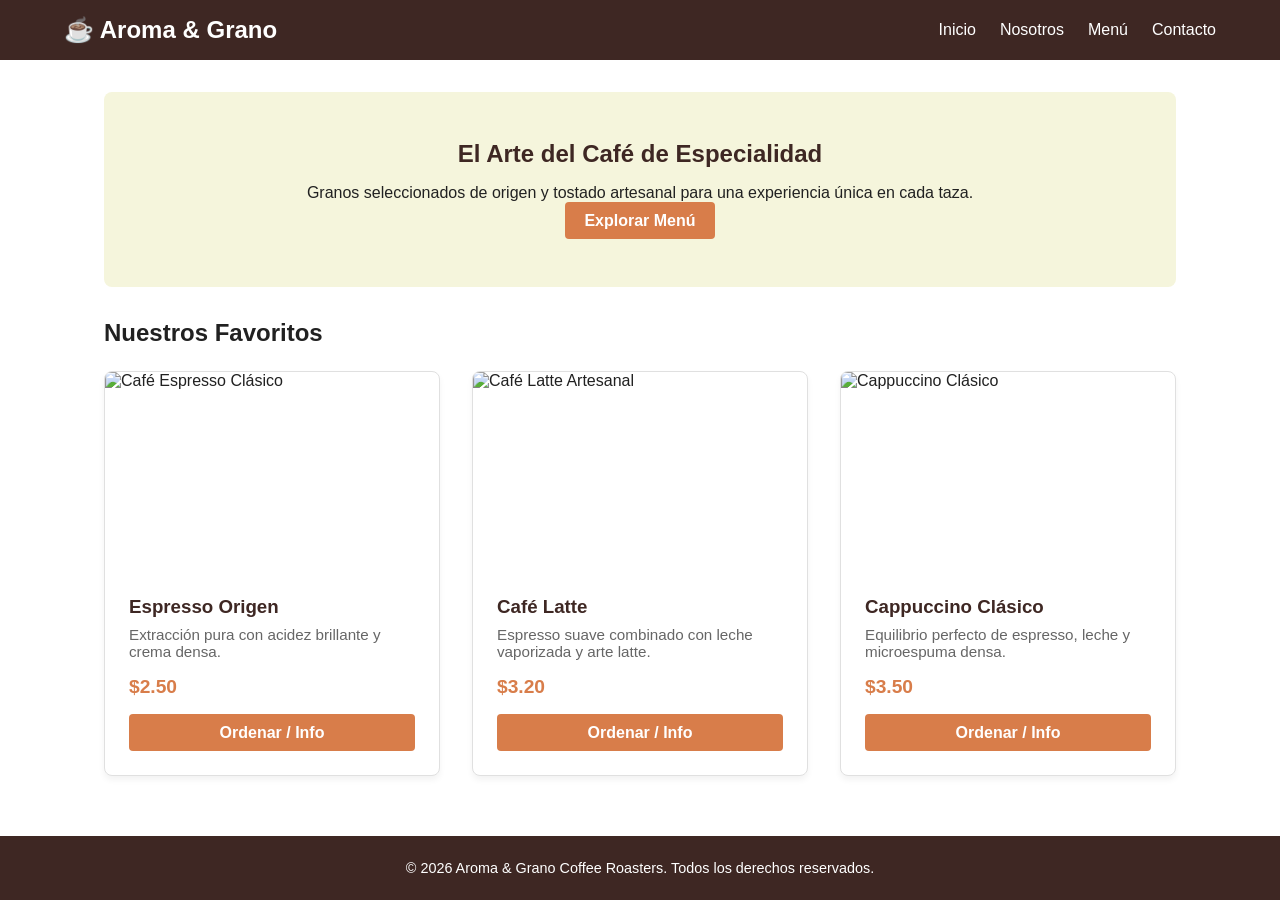
==== index.html @ bdd60b67 "Estructura completa del sitio web" ====
<!DOCTYPE html>
<html lang="es">
<head>
    <meta charset="UTF-8">
    <meta name="viewport" content="width=device-width, initial-scale=1.0">
    <title>Aroma & Grano | Cafetería de Especialidad</title>
    <link rel="stylesheet" href="assets/css/style.css">
</head>
<body>
    <header>
        <a href="index.html" class="logo">☕ Aroma & Grano</a>
        <nav>
            <a href="index.html">Inicio</a>
            <a href="nosotros.html">Nosotros</a>
            <a href="productos.html">Menú</a>
            <a href="contacto.html">Contacto</a>
        </nav>
    </header>

    <main>
        <section class="hero">
            <h1>El Arte del Café de Especialidad</h1>
            <p>Granos seleccionados de origen y tostado artesanal para una experiencia única en cada taza.</p>
            <a href="productos.html" class="btn">Explorar Menú</a>
        </section>

        <h2>Nuestros Favoritos</h2>
        <div class="grid-container">
            <article class="card">
                <img src="assets/img/espresso.jpg" alt="Café Espresso Clásico">
                <div class="card-body">
                    <h3>Espresso Origen</h3>
                    <p>Extracción pura con acidez brillante y crema densa.</p>
                    <strong>$2.50</strong>
                    <a href="contacto.html" class="btn">Ordenar / Info</a>
                </div>
            </article>

            <article class="card">
                <img src="assets/img/latte.jpg" alt="Café Latte Artesanal">
                <div class="card-body">
                    <h3>Café Latte</h3>
                    <p>Espresso suave combinado con leche vaporizada y arte latte.</p>
                    <strong>$3.20</strong>
                    <a href="contacto.html" class="btn">Ordenar / Info</a>
                </div>
            </article>

            <article class="card">
                <img src="assets/img/cappuccino.jpg" alt="Cappuccino Clásico">
                <div class="card-body">
                    <h3>Cappuccino Clásico</h3>
                    <p>Equilibrio perfecto de espresso, leche y microespuma densa.</p>
                    <strong>$3.50</strong>
                    <a href="contacto.html" class="btn">Ordenar / Info</a>
                </div>
            </article>
        </div>
    </main>

    <footer>
        <p>&copy; 2026 Aroma & Grano Coffee Roasters. Todos los derechos reservados.</p>
    </footer>
</body>
</html>
---- assets/css/style.css ----
:root {
  --primary: #3E2723;
  --secondary: #D87D4A;
  --light-bg: #F5F5DC;
  --text-color: #212121;
  --white: #FFFFFF;
}

* {
  margin: 0;
  padding: 0;
  box-sizing: border-box;
  font-family: 'Segoe UI', Tahoma, Geneva, Verdana, sans-serif;
}

body {
  color: var(--text-color);
  background-color: var(--white);
  display: flex;
  flex-direction: column;
  min-height: 100vh;
}

/* Header & Nav */
header {
  background-color: var(--primary);
  padding: 1rem 5%;
  display: flex;
  justify-content: space-between;
  align-items: center;
  flex-wrap: wrap;
}

.logo {
  color: var(--white);
  font-size: 1.5rem;
  font-weight: bold;
  text-decoration: none;
}

nav {
  display: flex;
  gap: 1.5rem;
}

nav a {
  color: var(--white);
  text-decoration: none;
  font-weight: 500;
  transition: color 0.3s ease;
}

nav a:hover {
  color: var(--secondary);
}

/* Main Content & Grid Layout */
main {
  flex: 1;
  padding: 2rem 5%;
  max-width: 1200px;
  margin: 0 auto;
  width: 100%;
}

.hero {
  background-color: var(--light-bg);
  padding: 3rem 2rem;
  text-align: center;
  border-radius: 8px;
  margin-bottom: 2rem;
}

.hero h1 {
  color: var(--primary);
  margin-bottom: 1rem;
}

.grid-container {
  display: grid;
  grid-template-columns: repeat(auto-fit, minmax(280px, 1fr));
  gap: 2rem;
  margin-top: 1.5rem;
}

/* Cards */
.card {
  background: var(--white);
  border: 1px solid #e0e0e0;
  border-radius: 8px;
  overflow: hidden;
  box-shadow: 0 4px 6px rgba(0,0,0,0.05);
  display: flex;
  flex-direction: column;
}

.card img {
  width: 100%;
  height: 200px;
  object-fit: cover;
}

.card-body {
  padding: 1.5rem;
  flex: 1;
  display: flex;
  flex-direction: column;
  justify-content: space-between;
}

.card-body h3 {
  color: var(--primary);
  margin-bottom: 0.5rem;
}

.card-body p {
  color: #666;
  margin-bottom: 1rem;
  font-size: 0.95rem;
}

.card-body strong {
  font-size: 1.2rem;
  color: var(--secondary);
  margin-bottom: 1rem;
}

/* Form */
.contact-container {
  display: grid;
  grid-template-columns: 1fr 1fr;
  gap: 2rem;
}

.contact-form {
  display: flex;
  flex-direction: column;
  gap: 1rem;
}

.contact-form input,
.contact-form textarea {
  width: 100%;
  padding: 0.8rem;
  border: 1px solid #ccc;
  border-radius: 4px;
  font-size: 1rem;
}

/* Buttons */
.btn {
  display: inline-block;
  background-color: var(--secondary);
  color: var(--white);
  padding: 0.6rem 1.2rem;
  border-radius: 4px;
  text-decoration: none;
  text-align: center;
  font-weight: bold;
  border: none;
  cursor: pointer;
  transition: opacity 0.3s;
}

.btn:hover {
  opacity: 0.9;
}

/* Footer */
footer {
  background-color: var(--primary);
  color: var(--white);
  text-align: center;
  padding: 1.5rem;
  margin-top: auto;
  font-size: 0.9rem;
}

/* Media Queries (Responsive) */
@media (max-width: 768px) {
  header {
    flex-direction: column;
    gap: 1rem;
  }
  .contact-container {
    grid-template-columns: 1fr;
  }
}
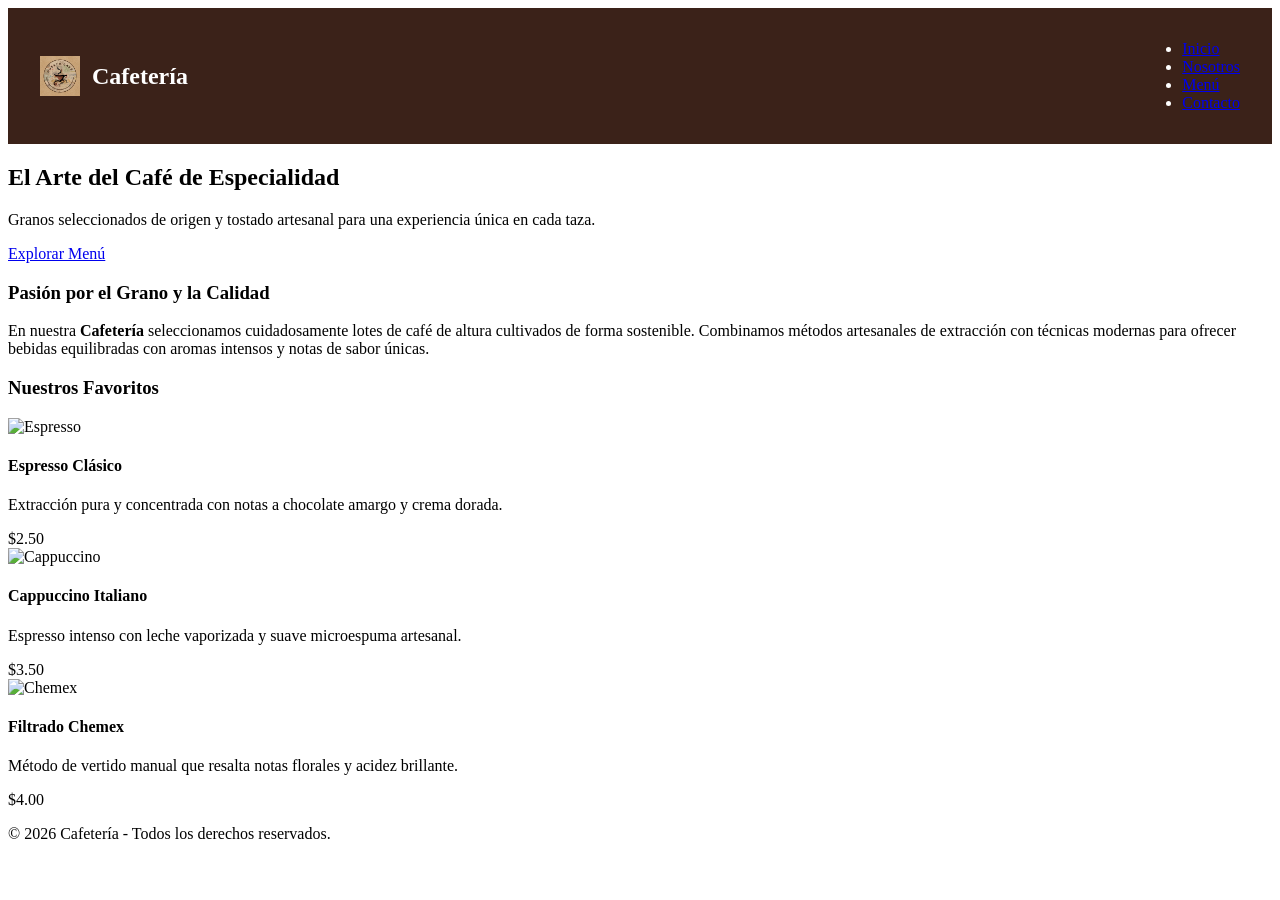
==== commit 5e4f64fb: "Alinear logo con Cafeteria y ampliar historia en Nosotros" ====
--- a/index.html
+++ b/index.html
@@ -1,65 +1,82 @@
 <!DOCTYPE html>
 <html lang="es">
 <head>
-    <meta charset="UTF-8">
-    <meta name="viewport" content="width=device-width, initial-scale=1.0">
-    <title>Aroma & Grano | Cafetería de Especialidad</title>
-    <link rel="stylesheet" href="assets/css/style.css">
+  <meta charset="UTF-8">
+  <meta name="viewport" content="width=device-width, initial-scale=1.0">
+  <title>Cafetería</title>
+  <link rel="stylesheet" href="assets/css/style.css">
 </head>
 <body>
-    <header>
-        <a href="index.html" class="logo">☕ Aroma & Grano</a>
-        <nav>
-            <a href="index.html">Inicio</a>
-            <a href="nosotros.html">Nosotros</a>
-            <a href="productos.html">Menú</a>
-            <a href="contacto.html">Contacto</a>
-        </nav>
-    </header>
 
-    <main>
-        <section class="hero">
-            <h1>El Arte del Café de Especialidad</h1>
-            <p>Granos seleccionados de origen y tostado artesanal para una experiencia única en cada taza.</p>
-            <a href="productos.html" class="btn">Explorar Menú</a>
-        </section>
+  <!-- Encabezado con Logo y Título -->
+  <header class="header">
+    <div class="logo-container">
+      <img src="assets/img/logo.png" alt="Logo Cafetería" class="logo-img">
+      <h1>Cafetería</h1>
+    </div>
+    <nav class="navbar">
+      <ul>
+        <li><a href="index.html" class="active">Inicio</a></li>
+        <li><a href="nosotros.html">Nosotros</a></li>
+        <li><a href="productos.html">Menú</a></li>
+        <li><a href="contacto.html">Contacto</a></li>
+      </ul>
+    </nav>
+  </header>
 
-        <h2>Nuestros Favoritos</h2>
-        <div class="grid-container">
-            <article class="card">
-                <img src="assets/img/espresso.jpg" alt="Café Espresso Clásico">
-                <div class="card-body">
-                    <h3>Espresso Origen</h3>
-                    <p>Extracción pura con acidez brillante y crema densa.</p>
-                    <strong>$2.50</strong>
-                    <a href="contacto.html" class="btn">Ordenar / Info</a>
-                </div>
-            </article>
+  <!-- Banner Principal -->
+  <section class="hero-banner">
+    <div class="hero-content">
+      <h2>El Arte del Café de Especialidad</h2>
+      <p>Granos seleccionados de origen y tostado artesanal para una experiencia única en cada taza.</p>
+      <a href="productos.html" class="btn-cta">Explorar Menú</a>
+    </div>
+  </section>
 
-            <article class="card">
-                <img src="assets/img/latte.jpg" alt="Café Latte Artesanal">
-                <div class="card-body">
-                    <h3>Café Latte</h3>
-                    <p>Espresso suave combinado con leche vaporizada y arte latte.</p>
-                    <strong>$3.20</strong>
-                    <a href="contacto.html" class="btn">Ordenar / Info</a>
-                </div>
-            </article>
+  <!-- Presentación -->
+  <main class="main-container">
+    <section class="intro-section">
+      <h3>Pasión por el Grano y la Calidad</h3>
+      <p>En nuestra <strong>Cafetería</strong> seleccionamos cuidadosamente lotes de café de altura cultivados de forma sostenible. Combinamos métodos artesanales de extracción con técnicas modernas para ofrecer bebidas equilibradas con aromas intensos y notas de sabor únicas.</p>
+    </section>
 
-            <article class="card">
-                <img src="assets/img/cappuccino.jpg" alt="Cappuccino Clásico">
-                <div class="card-body">
-                    <h3>Cappuccino Clásico</h3>
-                    <p>Equilibrio perfecto de espresso, leche y microespuma densa.</p>
-                    <strong>$3.50</strong>
-                    <a href="contacto.html" class="btn">Ordenar / Info</a>
-                </div>
-            </article>
-        </div>
-    </main>
+    <!-- Favoritos -->
+    <section class="featured-section">
+      <h3>Nuestros Favoritos</h3>
+      <div class="cards-grid">
+        <article class="card">
+          <img src="https://images.unsplash.com/photo-1510591509098-f4fdc6d0ff04?w=500&auto=format&fit=crop&q=60" alt="Espresso">
+          <div class="card-body">
+            <h4>Espresso Clásico</h4>
+            <p>Extracción pura y concentrada con notas a chocolate amargo y crema dorada.</p>
+            <span class="price">$2.50</span>
+          </div>
+        </article>
 
-    <footer>
-        <p>&copy; 2026 Aroma & Grano Coffee Roasters. Todos los derechos reservados.</p>
-    </footer>
+        <article class="card">
+          <img src="https://images.unsplash.com/photo-1534778101976-62847782c213?w=500&auto=format&fit=crop&q=60" alt="Cappuccino">
+          <div class="card-body">
+            <h4>Cappuccino Italiano</h4>
+            <p>Espresso intenso con leche vaporizada y suave microespuma artesanal.</p>
+            <span class="price">$3.50</span>
+          </div>
+        </article>
+
+        <article class="card">
+          <img src="https://images.unsplash.com/photo-1517701550927-30cf4ba1dba5?w=500&auto=format&fit=crop&q=60" alt="Chemex">
+          <div class="card-body">
+            <h4>Filtrado Chemex</h4>
+            <p>Método de vertido manual que resalta notas florales y acidez brillante.</p>
+            <span class="price">$4.00</span>
+          </div>
+        </article>
+      </div>
+    </section>
+  </main>
+
+  <footer class="footer">
+    <p>&copy; 2026 Cafetería - Todos los derechos reservados.</p>
+  </footer>
+
 </body>
 </html>
--- a/assets/css/style.css
+++ b/assets/css/style.css
@@ -1,188 +1,31 @@
-:root {
-  --primary: #3E2723;
-  --secondary: #D87D4A;
-  --light-bg: #F5F5DC;
-  --text-color: #212121;
-  --white: #FFFFFF;
-}
-
-* {
-  margin: 0;
-  padding: 0;
-  box-sizing: border-box;
-  font-family: 'Segoe UI', Tahoma, Geneva, Verdana, sans-serif;
-}
-
-body {
-  color: var(--text-color);
-  background-color: var(--white);
-  display: flex;
-  flex-direction: column;
-  min-height: 100vh;
-}
-
-/* Header & Nav */
-header {
-  background-color: var(--primary);
-  padding: 1rem 5%;
+/* Contenedor del encabezado */
+.header {
   display: flex;
   justify-content: space-between;
   align-items: center;
-  flex-wrap: wrap;
+  padding: 1rem 2rem;
+  background-color: #3b2219;
+  color: #ffffff;
 }
 
-.logo {
-  color: var(--white);
-  font-size: 1.5rem;
-  font-weight: bold;
-  text-decoration: none;
+/* Alineación exacta del Logo y el Título */
+.logo-container {
+  display: flex;
+  align-items: center; /* Alinea verticalmente al centro el icono y el texto */
+  gap: 12px;           /* Espacio horizontal entre logo y texto */
 }
 
-nav {
-  display: flex;
-  gap: 1.5rem;
+.logo-img {
+  width: 40px;
+  height: 40px;
+  object-fit: contain;
+  display: block;
 }
 
-nav a {
-  color: var(--white);
-  text-decoration: none;
-  font-weight: 500;
-  transition: color 0.3s ease;
-}
-
-nav a:hover {
-  color: var(--secondary);
-}
-
-/* Main Content & Grid Layout */
-main {
-  flex: 1;
-  padding: 2rem 5%;
-  max-width: 1200px;
-  margin: 0 auto;
-  width: 100%;
-}
-
-.hero {
-  background-color: var(--light-bg);
-  padding: 3rem 2rem;
-  text-align: center;
-  border-radius: 8px;
-  margin-bottom: 2rem;
-}
-
-.hero h1 {
-  color: var(--primary);
-  margin-bottom: 1rem;
-}
-
-.grid-container {
-  display: grid;
-  grid-template-columns: repeat(auto-fit, minmax(280px, 1fr));
-  gap: 2rem;
-  margin-top: 1.5rem;
-}
-
-/* Cards */
-.card {
-  background: var(--white);
-  border: 1px solid #e0e0e0;
-  border-radius: 8px;
-  overflow: hidden;
-  box-shadow: 0 4px 6px rgba(0,0,0,0.05);
-  display: flex;
-  flex-direction: column;
-}
-
-.card img {
-  width: 100%;
-  height: 200px;
-  object-fit: cover;
-}
-
-.card-body {
-  padding: 1.5rem;
-  flex: 1;
-  display: flex;
-  flex-direction: column;
-  justify-content: space-between;
-}
-
-.card-body h3 {
-  color: var(--primary);
-  margin-bottom: 0.5rem;
-}
-
-.card-body p {
-  color: #666;
-  margin-bottom: 1rem;
-  font-size: 0.95rem;
-}
-
-.card-body strong {
-  font-size: 1.2rem;
-  color: var(--secondary);
-  margin-bottom: 1rem;
-}
-
-/* Form */
-.contact-container {
-  display: grid;
-  grid-template-columns: 1fr 1fr;
-  gap: 2rem;
-}
-
-.contact-form {
-  display: flex;
-  flex-direction: column;
-  gap: 1rem;
-}
-
-.contact-form input,
-.contact-form textarea {
-  width: 100%;
-  padding: 0.8rem;
-  border: 1px solid #ccc;
-  border-radius: 4px;
-  font-size: 1rem;
-}
-
-/* Buttons */
-.btn {
-  display: inline-block;
-  background-color: var(--secondary);
-  color: var(--white);
-  padding: 0.6rem 1.2rem;
-  border-radius: 4px;
-  text-decoration: none;
-  text-align: center;
-  font-weight: bold;
-  border: none;
-  cursor: pointer;
-  transition: opacity 0.3s;
-}
-
-.btn:hover {
-  opacity: 0.9;
-}
-
-/* Footer */
-footer {
-  background-color: var(--primary);
-  color: var(--white);
-  text-align: center;
-  padding: 1.5rem;
-  margin-top: auto;
-  font-size: 0.9rem;
-}
-
-/* Media Queries (Responsive) */
-@media (max-width: 768px) {
-  header {
-    flex-direction: column;
-    gap: 1rem;
-  }
-  .contact-container {
-    grid-template-columns: 1fr;
-  }
+.logo-container h1 {
+  font-size: 1.5rem;
+  margin: 0;
+  padding: 0;
+  line-height: 1;
+  color: #ffffff;
 }
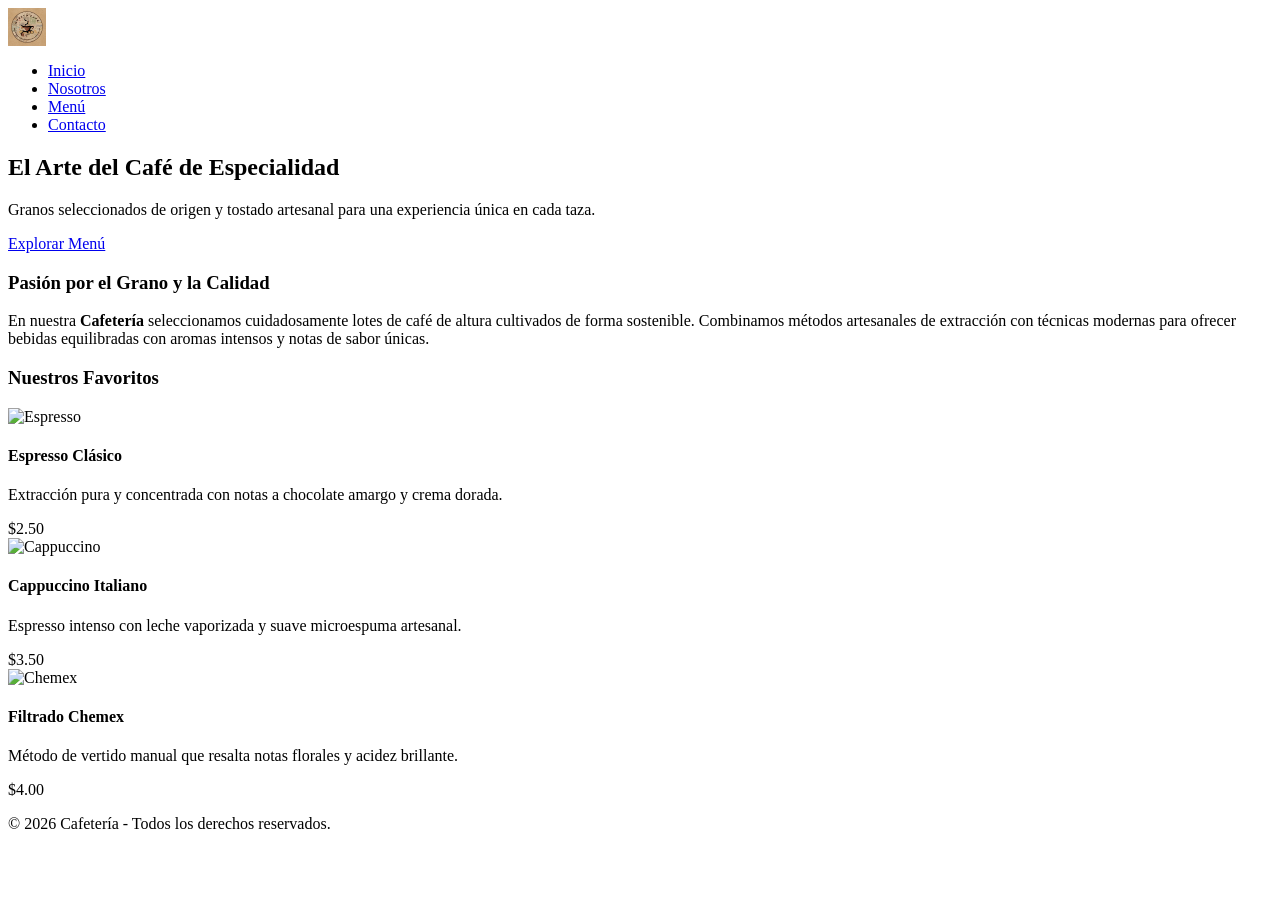
==== commit 2138d310: "Dejar logo unicamente en inicio con tamano controlado" ====
--- a/index.html
+++ b/index.html
@@ -9,10 +9,10 @@
 <body>
 
   <!-- Encabezado con Logo y Título -->
-  <header class="header">
-    <div class="logo-container">
-      <img src="assets/img/logo.png" alt="Logo Cafetería" class="logo-img">
-      <h1>Cafetería</h1>
+<header class="header">
+    <div class="logo-container" style="display: flex; align-items: center; gap: 10px;">
+      <img src="assets/img/logo.png" alt="Logo Cafetería" style="width: 38px; height: 38px; object-fit: contain;">
+      <h1 style="margin: 0; font-size: 1.4rem; color: #ffffff;">Cafetería</h1>
     </div>
     <nav class="navbar">
       <ul>
--- a/assets/css/style.css
+++ b/assets/css/style.css
@@ -1,31 +1,85 @@
-/* Contenedor del encabezado */
-.header {
-  display: flex;
-  justify-content: space-between;
-  align-items: center;
-  padding: 1rem 2rem;
-  background-color: #3b2219;
-  color: #ffffff;
+/* Cuadrícula de Contacto (2 columnas) */
+.contact-grid {
+  display: grid;
+  grid-template-columns: 1fr 1fr;
+  gap: 25px;
+  margin-top: 20px;
 }
 
-/* Alineación exacta del Logo y el Título */
-.logo-container {
-  display: flex;
-  align-items: center; /* Alinea verticalmente al centro el icono y el texto */
-  gap: 12px;           /* Espacio horizontal entre logo y texto */
+.contact-info-card,
+.contact-form-card {
+  background: #ffffff;
+  padding: 22px;
+  border-radius: 8px;
+  box-shadow: 0 2px 8px rgba(0, 0, 0, 0.07);
 }
 
-.logo-img {
-  width: 40px;
-  height: 40px;
-  object-fit: contain;
+.contact-info-card h3,
+.contact-form-card h3 {
+  color: #3b2219;
+  font-size: 1.2rem;
+  margin-bottom: 12px;
+  border-bottom: 2px solid #f0e6df;
+  padding-bottom: 6px;
+}
+
+.contact-info-card p {
+  font-size: 0.9rem;
+  color: #555;
+  margin-bottom: 8px;
+  line-height: 1.4;
+}
+
+/* Contenedor del Mapa */
+.map-wrapper {
+  margin-top: 15px;
+  width: 100%;
+  height: 220px;
+  border-radius: 6px;
+  overflow: hidden;
+  border: 1px solid #ddd;
+}
+
+.map-wrapper iframe {
+  width: 100%;
+  height: 100%;
+  border: none;
   display: block;
 }
 
-.logo-container h1 {
-  font-size: 1.5rem;
-  margin: 0;
-  padding: 0;
-  line-height: 1;
-  color: #ffffff;
+/* Formulario */
+.form-group {
+  margin-bottom: 12px;
+  display: flex;
+  flex-direction: column;
+}
+
+.form-group label {
+  font-size: 0.85rem;
+  font-weight: bold;
+  color: #333;
+  margin-bottom: 4px;
+}
+
+.form-group input,
+.form-group textarea {
+  width: 100%;
+  padding: 8px 10px;
+  border: 1px solid #ccc;
+  border-radius: 4px;
+  font-size: 0.9rem;
+  font-family: inherit;
+}
+
+.form-group input:focus,
+.form-group textarea:focus {
+  outline: none;
+  border-color: #d36b3b;
+}
+
+/* En celulares se pone 1 columna vertical */
+@media (max-width: 768px) {
+  .contact-grid {
+    grid-template-columns: 1fr;
+  }
 }
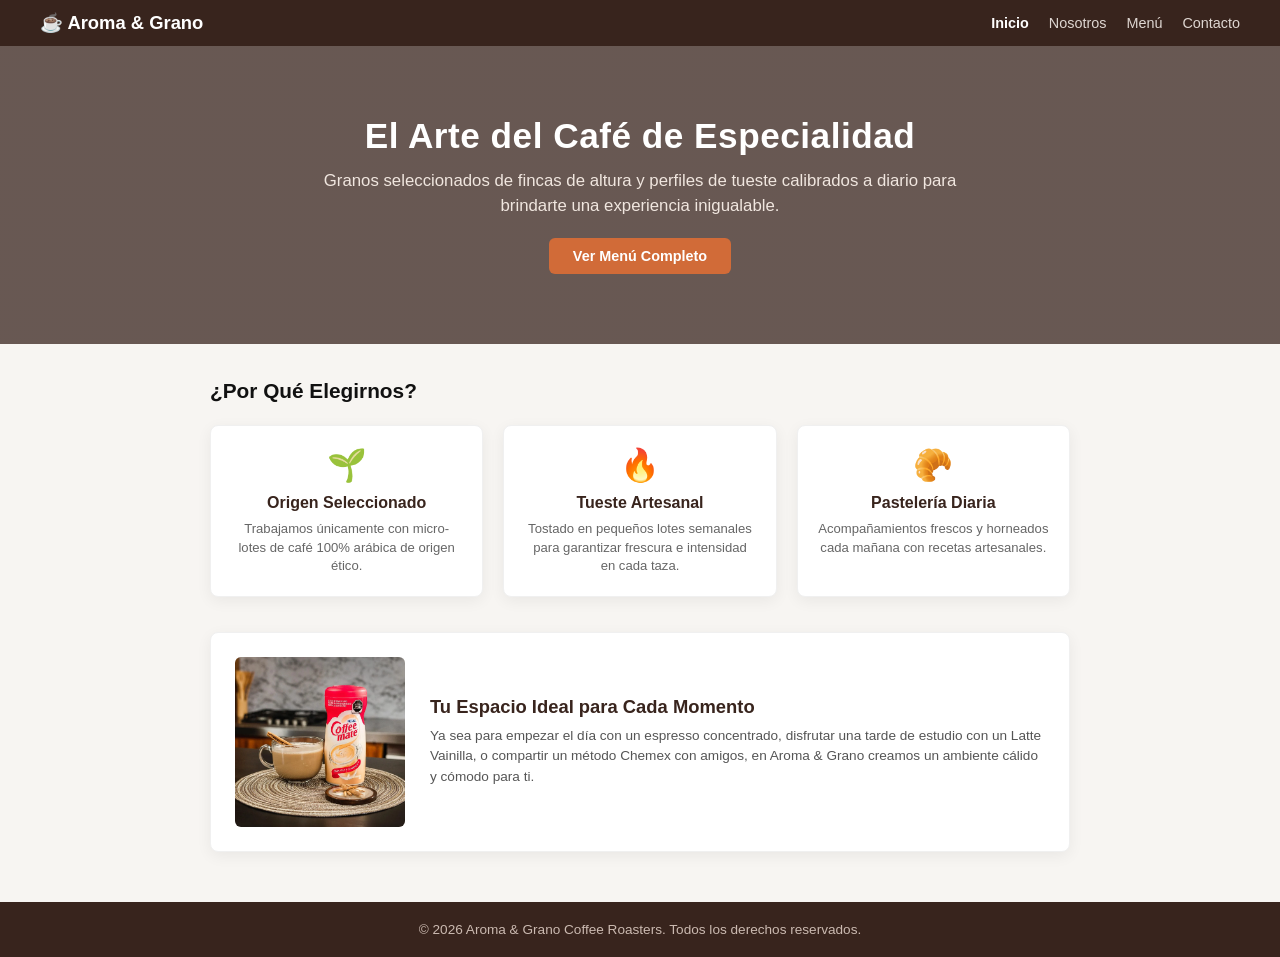
==== commit c878c425: "Estandarizar diseno uniforme y elegante en todo el sitio" ====
--- a/index.html
+++ b/index.html
@@ -3,16 +3,215 @@
 <head>
   <meta charset="UTF-8">
   <meta name="viewport" content="width=device-width, initial-scale=1.0">
-  <title>Cafetería</title>
-  <link rel="stylesheet" href="assets/css/style.css">
+  <title>Inicio | Cafetería Aroma & Grano</title>
+  <style>
+    * {
+      margin: 0;
+      padding: 0;
+      box-sizing: border-box;
+      font-family: -apple-system, BlinkMacSystemFont, "Segoe UI", Roboto, Helvetica, Arial, sans-serif;
+    }
+
+    body {
+      background-color: #f7f5f2;
+      color: #333333;
+    }
+
+    /* Barra Superior */
+    .header {
+      background-color: #38241d;
+      padding: 12px 40px;
+      display: flex;
+      justify-content: space-between;
+      align-items: center;
+    }
+
+    .brand-logo {
+      color: #ffffff;
+      font-weight: 700;
+      font-size: 1.15rem;
+      display: flex;
+      align-items: center;
+      gap: 8px;
+    }
+
+    .navbar ul {
+      display: flex;
+      list-style: none;
+      gap: 20px;
+      margin: 0;
+      padding: 0;
+    }
+
+    .navbar a {
+      color: #dfd7d2;
+      text-decoration: none;
+      font-size: 0.9rem;
+      transition: color 0.2s;
+    }
+
+    .navbar a:hover,
+    .navbar a.active {
+      color: #ffffff;
+      font-weight: 700;
+    }
+
+    /* Hero Banner Principal */
+    .hero-section {
+      background: linear-gradient(rgba(56, 36, 29, 0.75), rgba(56, 36, 29, 0.75)), url('https://images.unsplash.com/photo-1501339847302-ac426a4a7cbb?w=1200&auto=format&fit=crop&q=80');
+      background-size: cover;
+      background-position: center;
+      color: #ffffff;
+      text-align: center;
+      padding: 70px 20px;
+    }
+
+    .hero-section h1 {
+      font-size: 2.2rem;
+      font-weight: 800;
+      margin-bottom: 12px;
+      letter-spacing: 0.5px;
+    }
+
+    .hero-section p {
+      font-size: 1.05rem;
+      max-width: 650px;
+      margin: 0 auto 20px auto;
+      color: #f0e6df;
+      line-height: 1.5;
+    }
+
+    .btn-hero {
+      display: inline-block;
+      background-color: #d16b38;
+      color: #ffffff;
+      text-decoration: none;
+      font-weight: 700;
+      padding: 10px 24px;
+      border-radius: 6px;
+      font-size: 0.9rem;
+      transition: background-color 0.2s;
+    }
+
+    .btn-hero:hover {
+      background-color: #b75727;
+    }
+
+    /* Contenedor Principal */
+    .main-container {
+      max-width: 900px;
+      margin: 35px auto;
+      padding: 0 20px;
+    }
+
+    .section-title {
+      font-size: 1.3rem;
+      font-weight: 700;
+      color: #111111;
+      margin-bottom: 22px;
+      text-align: left;
+    }
+
+    /* Grid de Características / Servicios */
+    .features-grid {
+      display: grid;
+      grid-template-columns: repeat(3, 1fr);
+      gap: 20px;
+      margin-bottom: 35px;
+    }
+
+    .feature-card {
+      background: #ffffff;
+      border-radius: 8px;
+      padding: 20px;
+      box-shadow: 0 4px 15px rgba(0, 0, 0, 0.06);
+      border: 1px solid #f0f0f0;
+      text-align: center;
+    }
+
+    .feature-card span {
+      font-size: 2rem;
+      display: block;
+      margin-bottom: 10px;
+    }
+
+    .feature-card h3 {
+      font-size: 1rem;
+      font-weight: 700;
+      color: #38241d;
+      margin-bottom: 8px;
+    }
+
+    .feature-card p {
+      font-size: 0.82rem;
+      color: #666;
+      line-height: 1.4;
+    }
+
+    /* Tarjeta Destacada de Bienvenida */
+    .welcome-card {
+      background: #ffffff;
+      border-radius: 8px;
+      padding: 24px;
+      box-shadow: 0 4px 15px rgba(0, 0, 0, 0.06);
+      border: 1px solid #f0f0f0;
+      display: flex;
+      align-items: center;
+      gap: 25px;
+    }
+
+    .welcome-card img {
+      width: 260px;
+      height: 170px;
+      object-fit: cover;
+      border-radius: 6px;
+    }
+
+    .welcome-text h3 {
+      font-size: 1.15rem;
+      color: #38241d;
+      margin-bottom: 8px;
+    }
+
+    .welcome-text p {
+      font-size: 0.85rem;
+      color: #555;
+      line-height: 1.5;
+    }
+
+    /* Pie de página */
+    .footer {
+      background-color: #38241d;
+      color: #cbbab1;
+      text-align: center;
+      padding: 20px 0;
+      font-size: 0.85rem;
+      margin-top: 50px;
+    }
+
+    @media (max-width: 768px) {
+      .header {
+        flex-direction: column;
+        gap: 12px;
+      }
+      .features-grid {
+        grid-template-columns: 1fr;
+      }
+      .welcome-card {
+        flex-direction: column;
+        text-align: center;
+      }
+      .welcome-card img {
+        width: 100%;
+      }
+    }
+  </style>
 </head>
 <body>
 
-  <!-- Encabezado con Logo y Título -->
-<header class="header">
-    <div class="logo-container" style="display: flex; align-items: center; gap: 10px;">
-      <img src="assets/img/logo.png" alt="Logo Cafetería" style="width: 38px; height: 38px; object-fit: contain;">
-      <h1 style="margin: 0; font-size: 1.4rem; color: #ffffff;">Cafetería</h1>
+  <header class="header">
+    <div class="brand-logo">
+      <span>☕ Aroma & Grano</span>
     </div>
     <nav class="navbar">
       <ul>
@@ -24,58 +223,44 @@
     </nav>
   </header>
 
-  <!-- Banner Principal -->
-  <section class="hero-banner">
-    <div class="hero-content">
-      <h2>El Arte del Café de Especialidad</h2>
-      <p>Granos seleccionados de origen y tostado artesanal para una experiencia única en cada taza.</p>
-      <a href="productos.html" class="btn-cta">Explorar Menú</a>
+  <section class="hero-section">
+    <h1>El Arte del Café de Especialidad</h1>
+    <p>Granos seleccionados de fincas de altura y perfiles de tueste calibrados a diario para brindarte una experiencia inigualable.</p>
+    <a href="productos.html" class="btn-hero">Ver Menú Completo</a>
+  </section>
+
+  <main class="main-container">
+    <h2 class="section-title">¿Por Qué Elegirnos?</h2>
+    
+    <div class="features-grid">
+      <div class="feature-card">
+        <span>🌱</span>
+        <h3>Origen Seleccionado</h3>
+        <p>Trabajamos únicamente con micro-lotes de café 100% arábica de origen ético.</p>
+      </div>
+      <div class="feature-card">
+        <span>🔥</span>
+        <h3>Tueste Artesanal</h3>
+        <p>Tostado en pequeños lotes semanales para garantizar frescura e intensidad en cada taza.</p>
+      </div>
+      <div class="feature-card">
+        <span>🥐</span>
+        <h3>Pastelería Diaria</h3>
+        <p>Acompañamientos frescos y horneados cada mañana con recetas artesanales.</p>
+      </div>
     </div>
-  </section>
-
-  <!-- Presentación -->
-  <main class="main-container">
-    <section class="intro-section">
-      <h3>Pasión por el Grano y la Calidad</h3>
-      <p>En nuestra <strong>Cafetería</strong> seleccionamos cuidadosamente lotes de café de altura cultivados de forma sostenible. Combinamos métodos artesanales de extracción con técnicas modernas para ofrecer bebidas equilibradas con aromas intensos y notas de sabor únicas.</p>
-    </section>
-
-    <!-- Favoritos -->
-    <section class="featured-section">
-      <h3>Nuestros Favoritos</h3>
-      <div class="cards-grid">
-        <article class="card">
-          <img src="https://images.unsplash.com/photo-1510591509098-f4fdc6d0ff04?w=500&auto=format&fit=crop&q=60" alt="Espresso">
-          <div class="card-body">
-            <h4>Espresso Clásico</h4>
-            <p>Extracción pura y concentrada con notas a chocolate amargo y crema dorada.</p>
-            <span class="price">$2.50</span>
-          </div>
-        </article>
-
-        <article class="card">
-          <img src="https://images.unsplash.com/photo-1534778101976-62847782c213?w=500&auto=format&fit=crop&q=60" alt="Cappuccino">
-          <div class="card-body">
-            <h4>Cappuccino Italiano</h4>
-            <p>Espresso intenso con leche vaporizada y suave microespuma artesanal.</p>
-            <span class="price">$3.50</span>
-          </div>
-        </article>
-
-        <article class="card">
-          <img src="https://images.unsplash.com/photo-1517701550927-30cf4ba1dba5?w=500&auto=format&fit=crop&q=60" alt="Chemex">
-          <div class="card-body">
-            <h4>Filtrado Chemex</h4>
-            <p>Método de vertido manual que resalta notas florales y acidez brillante.</p>
-            <span class="price">$4.00</span>
-          </div>
-        </article>
-      </div>
-    </section>
+
+    <div class="welcome-card">
+      <img src="assets/img/latte.jpg" alt="Café de Especialidad">
+      <div class="welcome-text">
+        <h3>Tu Espacio Ideal para Cada Momento</h3>
+        <p>Ya sea para empezar el día con un espresso concentrado, disfrutar una tarde de estudio con un Latte Vainilla, o compartir un método Chemex con amigos, en Aroma & Grano creamos un ambiente cálido y cómodo para ti.</p>
+      </div>
+    </div>
   </main>
 
   <footer class="footer">
-    <p>&copy; 2026 Cafetería - Todos los derechos reservados.</p>
+    <p>&copy; 2026 Aroma & Grano Coffee Roasters. Todos los derechos reservados.</p>
   </footer>
 
 </body>
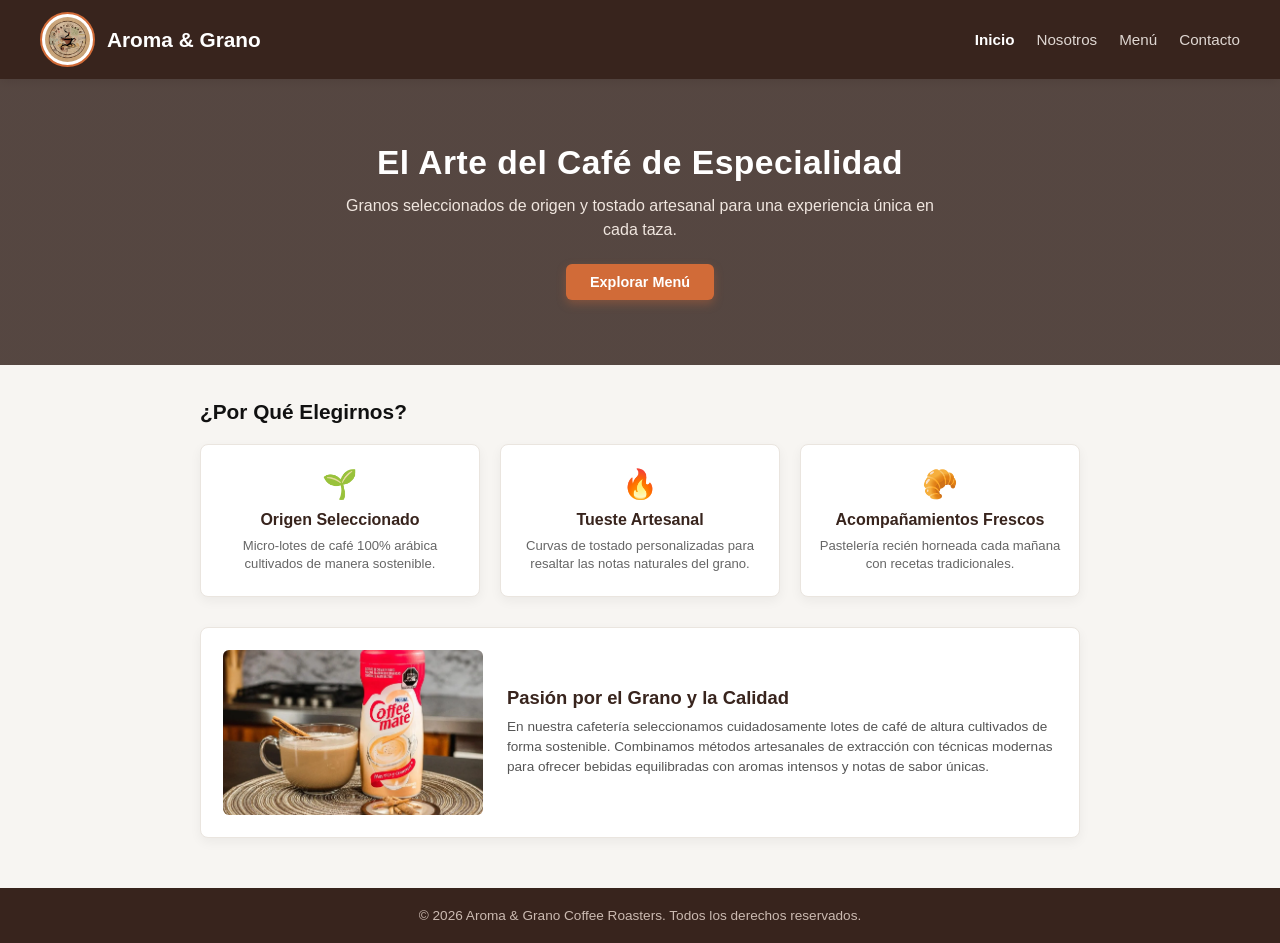
==== commit 28c5b68e: "Actualizar diseno elegante y logo visible en Inicio" ====
--- a/index.html
+++ b/index.html
@@ -17,28 +17,46 @@
       color: #333333;
     }
 
-    /* Barra Superior */
+    /* Barra Superior con Logo Proporcionado */
     .header {
       background-color: #38241d;
       padding: 12px 40px;
       display: flex;
       justify-content: space-between;
       align-items: center;
+      box-shadow: 0 2px 10px rgba(0,0,0,0.15);
     }
 
     .brand-logo {
-      color: #ffffff;
-      font-weight: 700;
-      font-size: 1.15rem;
       display: flex;
       align-items: center;
-      gap: 8px;
+      gap: 12px;
+      text-decoration: none;
+    }
+
+    /* Tamaño de logo ajustado y visible */
+    .logo-img {
+      width: 55px;
+      height: 55px;
+      object-fit: contain;
+      background: #ffffff;
+      border-radius: 50%;
+      padding: 3px;
+      border: 2px solid #d16b38;
+      display: block;
+    }
+
+    .brand-logo h1 {
+      color: #ffffff;
+      font-size: 1.3rem;
+      font-weight: 700;
+      margin: 0;
     }
 
     .navbar ul {
       display: flex;
       list-style: none;
-      gap: 20px;
+      gap: 22px;
       margin: 0;
       padding: 0;
     }
@@ -46,7 +64,7 @@
     .navbar a {
       color: #dfd7d2;
       text-decoration: none;
-      font-size: 0.9rem;
+      font-size: 0.95rem;
       transition: color 0.2s;
     }
 
@@ -57,31 +75,31 @@
     }
 
     /* Hero Banner Principal */
-    .hero-section {
-      background: linear-gradient(rgba(56, 36, 29, 0.75), rgba(56, 36, 29, 0.75)), url('https://images.unsplash.com/photo-1501339847302-ac426a4a7cbb?w=1200&auto=format&fit=crop&q=80');
+    .hero-banner {
+      background: linear-gradient(rgba(45, 27, 21, 0.8), rgba(45, 27, 21, 0.8)), url('https://images.unsplash.com/photo-1501339847302-ac426a4a7cbb?w=1200&auto=format&fit=crop&q=80');
       background-size: cover;
       background-position: center;
       color: #ffffff;
       text-align: center;
-      padding: 70px 20px;
-    }
-
-    .hero-section h1 {
-      font-size: 2.2rem;
+      padding: 65px 20px;
+    }
+
+    .hero-banner h2 {
+      font-size: 2.1rem;
       font-weight: 800;
       margin-bottom: 12px;
       letter-spacing: 0.5px;
     }
 
-    .hero-section p {
-      font-size: 1.05rem;
-      max-width: 650px;
-      margin: 0 auto 20px auto;
+    .hero-banner p {
+      font-size: 1rem;
+      max-width: 620px;
+      margin: 0 auto 22px auto;
       color: #f0e6df;
       line-height: 1.5;
     }
 
-    .btn-hero {
+    .btn-cta {
       display: inline-block;
       background-color: #d16b38;
       color: #ffffff;
@@ -90,16 +108,18 @@
       padding: 10px 24px;
       border-radius: 6px;
       font-size: 0.9rem;
-      transition: background-color 0.2s;
-    }
-
-    .btn-hero:hover {
+      box-shadow: 0 4px 10px rgba(209, 107, 56, 0.35);
+      transition: background-color 0.2s, transform 0.2s;
+    }
+
+    .btn-cta:hover {
       background-color: #b75727;
+      transform: translateY(-2px);
     }
 
     /* Contenedor Principal */
     .main-container {
-      max-width: 900px;
+      max-width: 920px;
       margin: 35px auto;
       padding: 0 20px;
     }
@@ -108,30 +128,30 @@
       font-size: 1.3rem;
       font-weight: 700;
       color: #111111;
-      margin-bottom: 22px;
+      margin-bottom: 20px;
       text-align: left;
     }
 
-    /* Grid de Características / Servicios */
+    /* Grid de Beneficios / Servicios */
     .features-grid {
       display: grid;
       grid-template-columns: repeat(3, 1fr);
       gap: 20px;
-      margin-bottom: 35px;
+      margin-bottom: 30px;
     }
 
     .feature-card {
       background: #ffffff;
       border-radius: 8px;
-      padding: 20px;
-      box-shadow: 0 4px 15px rgba(0, 0, 0, 0.06);
-      border: 1px solid #f0f0f0;
+      padding: 22px 18px;
+      box-shadow: 0 4px 12px rgba(0, 0, 0, 0.05);
+      border: 1px solid #eae5df;
       text-align: center;
     }
 
-    .feature-card span {
-      font-size: 2rem;
-      display: block;
+    .feature-icon {
+      font-size: 1.8rem;
+      display: inline-block;
       margin-bottom: 10px;
     }
 
@@ -152,25 +172,27 @@
     .welcome-card {
       background: #ffffff;
       border-radius: 8px;
-      padding: 24px;
-      box-shadow: 0 4px 15px rgba(0, 0, 0, 0.06);
-      border: 1px solid #f0f0f0;
+      padding: 22px;
+      box-shadow: 0 4px 12px rgba(0, 0, 0, 0.05);
+      border: 1px solid #eae5df;
       display: flex;
       align-items: center;
-      gap: 25px;
-    }
-
-    .welcome-card img {
+      gap: 24px;
+    }
+
+    .welcome-img {
       width: 260px;
-      height: 170px;
+      height: 165px;
       object-fit: cover;
       border-radius: 6px;
+      flex-shrink: 0;
     }
 
     .welcome-text h3 {
       font-size: 1.15rem;
       color: #38241d;
       margin-bottom: 8px;
+      font-weight: 700;
     }
 
     .welcome-text p {
@@ -189,6 +211,7 @@
       margin-top: 50px;
     }
 
+    /* Responsivo para celulares */
     @media (max-width: 768px) {
       .header {
         flex-direction: column;
@@ -201,7 +224,7 @@
         flex-direction: column;
         text-align: center;
       }
-      .welcome-card img {
+      .welcome-img {
         width: 100%;
       }
     }
@@ -209,9 +232,11 @@
 </head>
 <body>
 
+  <!-- Barra Superior con Logo Redondeado Elegante -->
   <header class="header">
     <div class="brand-logo">
-      <span>☕ Aroma & Grano</span>
+      <img src="assets/img/logo.png" alt="Logo Cafetería" class="logo-img">
+      <h1>Aroma & Grano</h1>
     </div>
     <nav class="navbar">
       <ul>
@@ -223,38 +248,40 @@
     </nav>
   </header>
 
-  <section class="hero-section">
-    <h1>El Arte del Café de Especialidad</h1>
-    <p>Granos seleccionados de fincas de altura y perfiles de tueste calibrados a diario para brindarte una experiencia inigualable.</p>
-    <a href="productos.html" class="btn-hero">Ver Menú Completo</a>
+  <!-- Banner Principal -->
+  <section class="hero-banner">
+    <h2>El Arte del Café de Especialidad</h2>
+    <p>Granos seleccionados de origen y tostado artesanal para una experiencia única en cada taza.</p>
+    <a href="productos.html" class="btn-cta">Explorar Menú</a>
   </section>
 
+  <!-- Contenido -->
   <main class="main-container">
     <h2 class="section-title">¿Por Qué Elegirnos?</h2>
     
     <div class="features-grid">
       <div class="feature-card">
-        <span>🌱</span>
+        <span class="feature-icon">🌱</span>
         <h3>Origen Seleccionado</h3>
-        <p>Trabajamos únicamente con micro-lotes de café 100% arábica de origen ético.</p>
+        <p>Micro-lotes de café 100% arábica cultivados de manera sostenible.</p>
       </div>
       <div class="feature-card">
-        <span>🔥</span>
+        <span class="feature-icon">🔥</span>
         <h3>Tueste Artesanal</h3>
-        <p>Tostado en pequeños lotes semanales para garantizar frescura e intensidad en cada taza.</p>
+        <p>Curvas de tostado personalizadas para resaltar las notas naturales del grano.</p>
       </div>
       <div class="feature-card">
-        <span>🥐</span>
-        <h3>Pastelería Diaria</h3>
-        <p>Acompañamientos frescos y horneados cada mañana con recetas artesanales.</p>
+        <span class="feature-icon">🥐</span>
+        <h3>Acompañamientos Frescos</h3>
+        <p>Pastelería recién horneada cada mañana con recetas tradicionales.</p>
       </div>
     </div>
 
     <div class="welcome-card">
-      <img src="assets/img/latte.jpg" alt="Café de Especialidad">
+      <img src="assets/img/latte.jpg" alt="Café de Especialidad" class="welcome-img">
       <div class="welcome-text">
-        <h3>Tu Espacio Ideal para Cada Momento</h3>
-        <p>Ya sea para empezar el día con un espresso concentrado, disfrutar una tarde de estudio con un Latte Vainilla, o compartir un método Chemex con amigos, en Aroma & Grano creamos un ambiente cálido y cómodo para ti.</p>
+        <h3>Pasión por el Grano y la Calidad</h3>
+        <p>En nuestra cafetería seleccionamos cuidadosamente lotes de café de altura cultivados de forma sostenible. Combinamos métodos artesanales de extracción con técnicas modernas para ofrecer bebidas equilibradas con aromas intensos y notas de sabor únicas.</p>
       </div>
     </div>
   </main>
